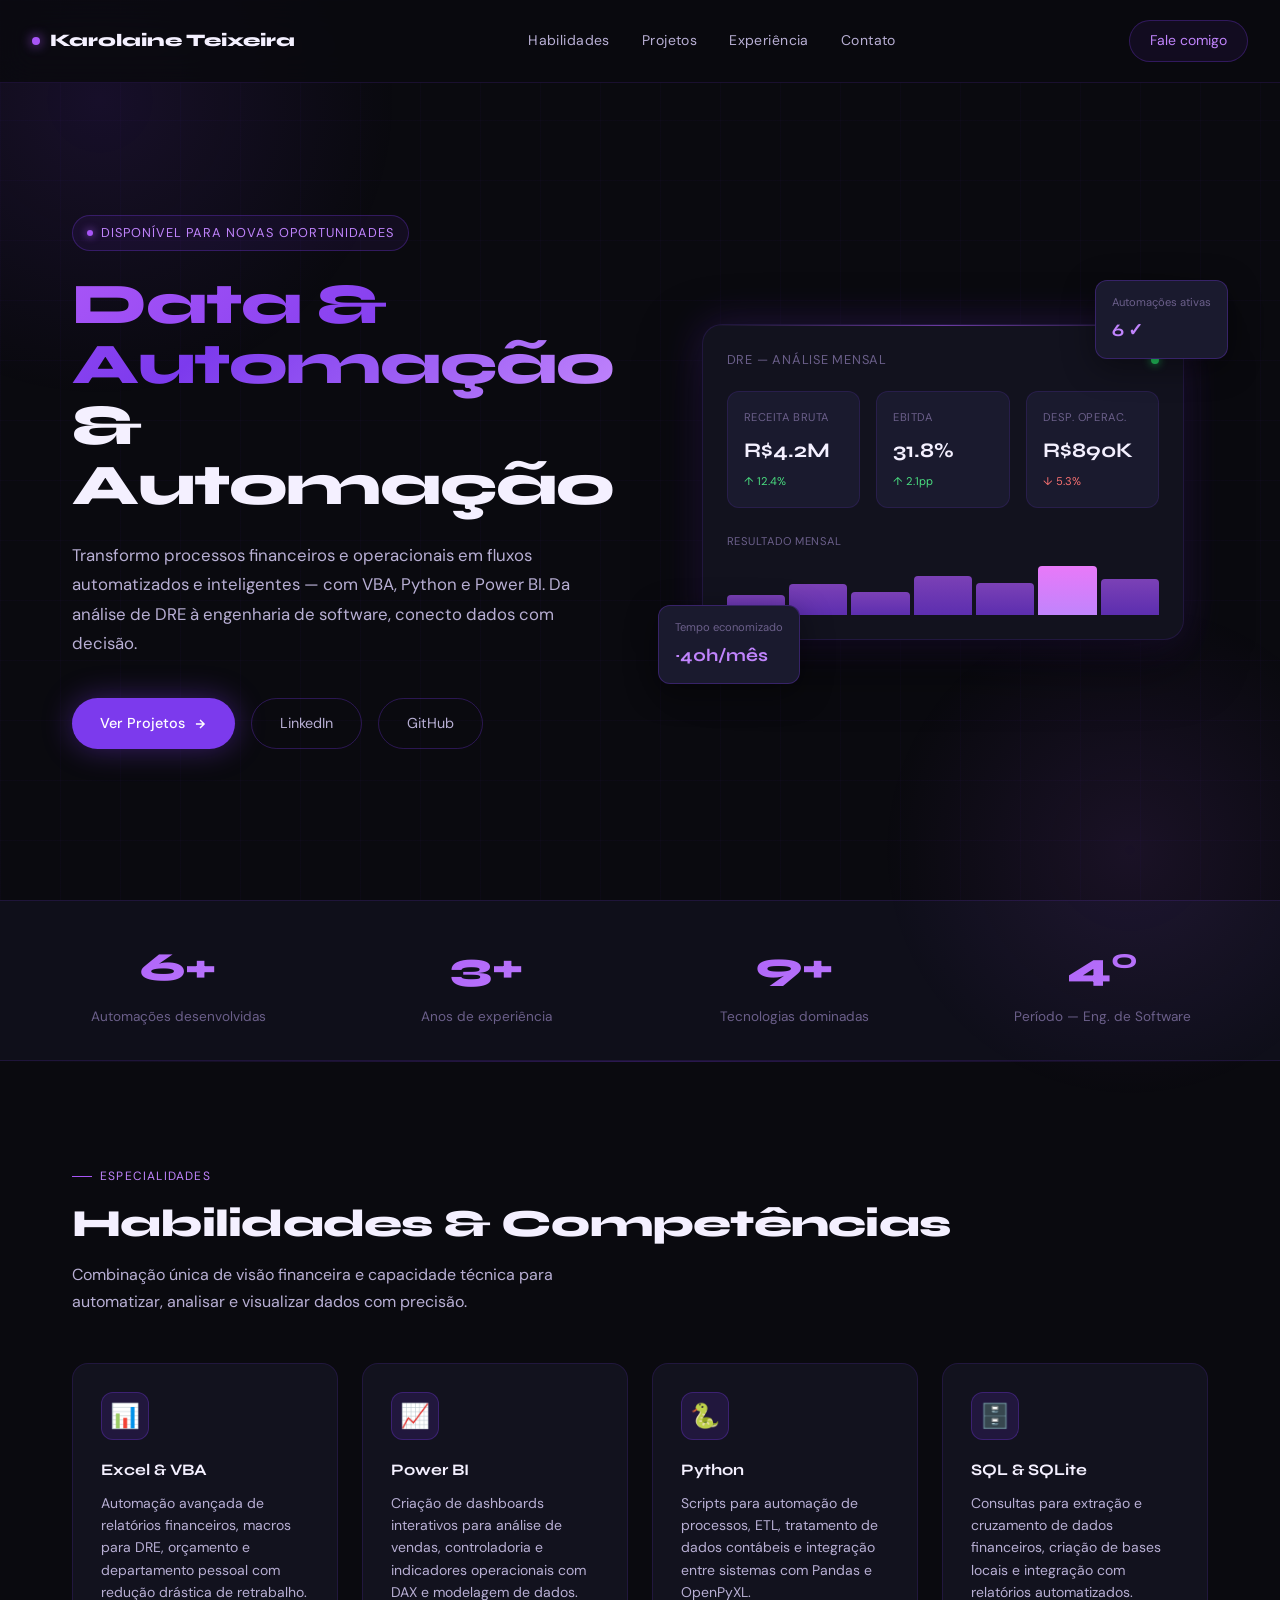
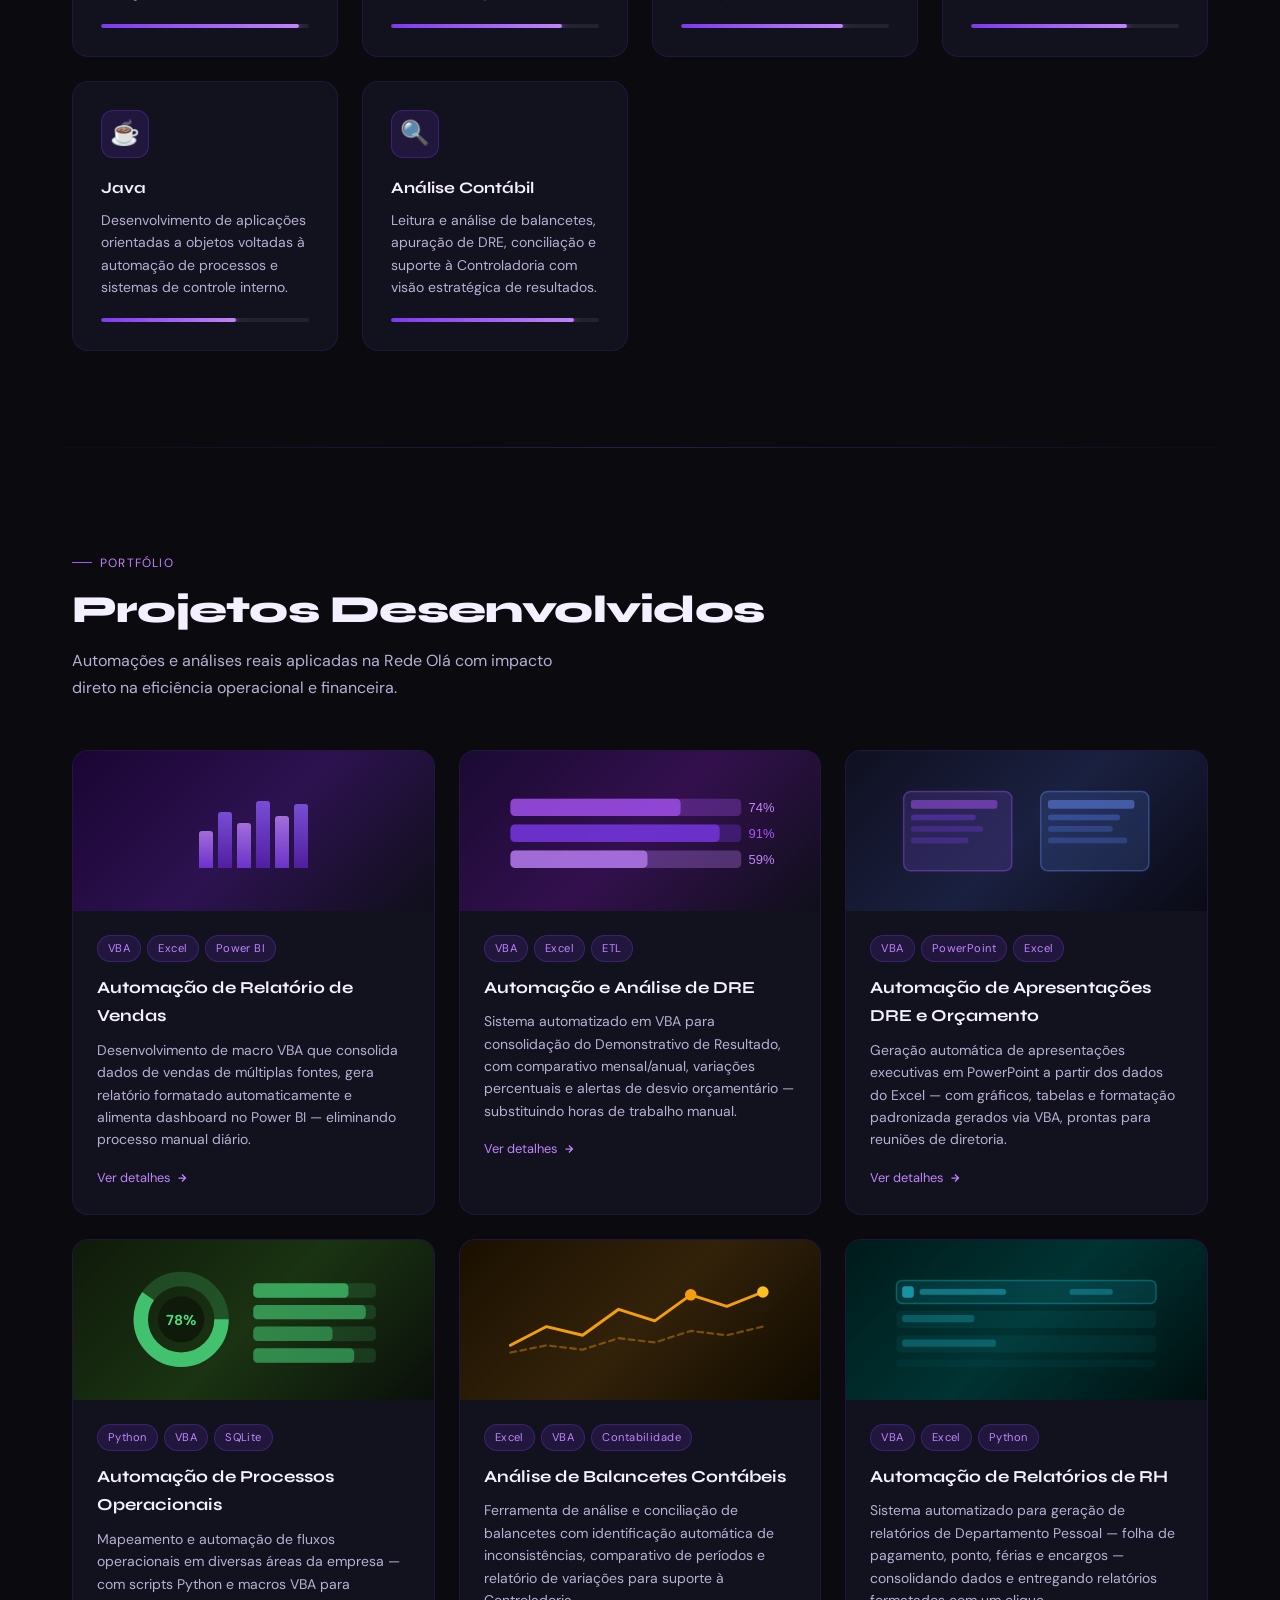
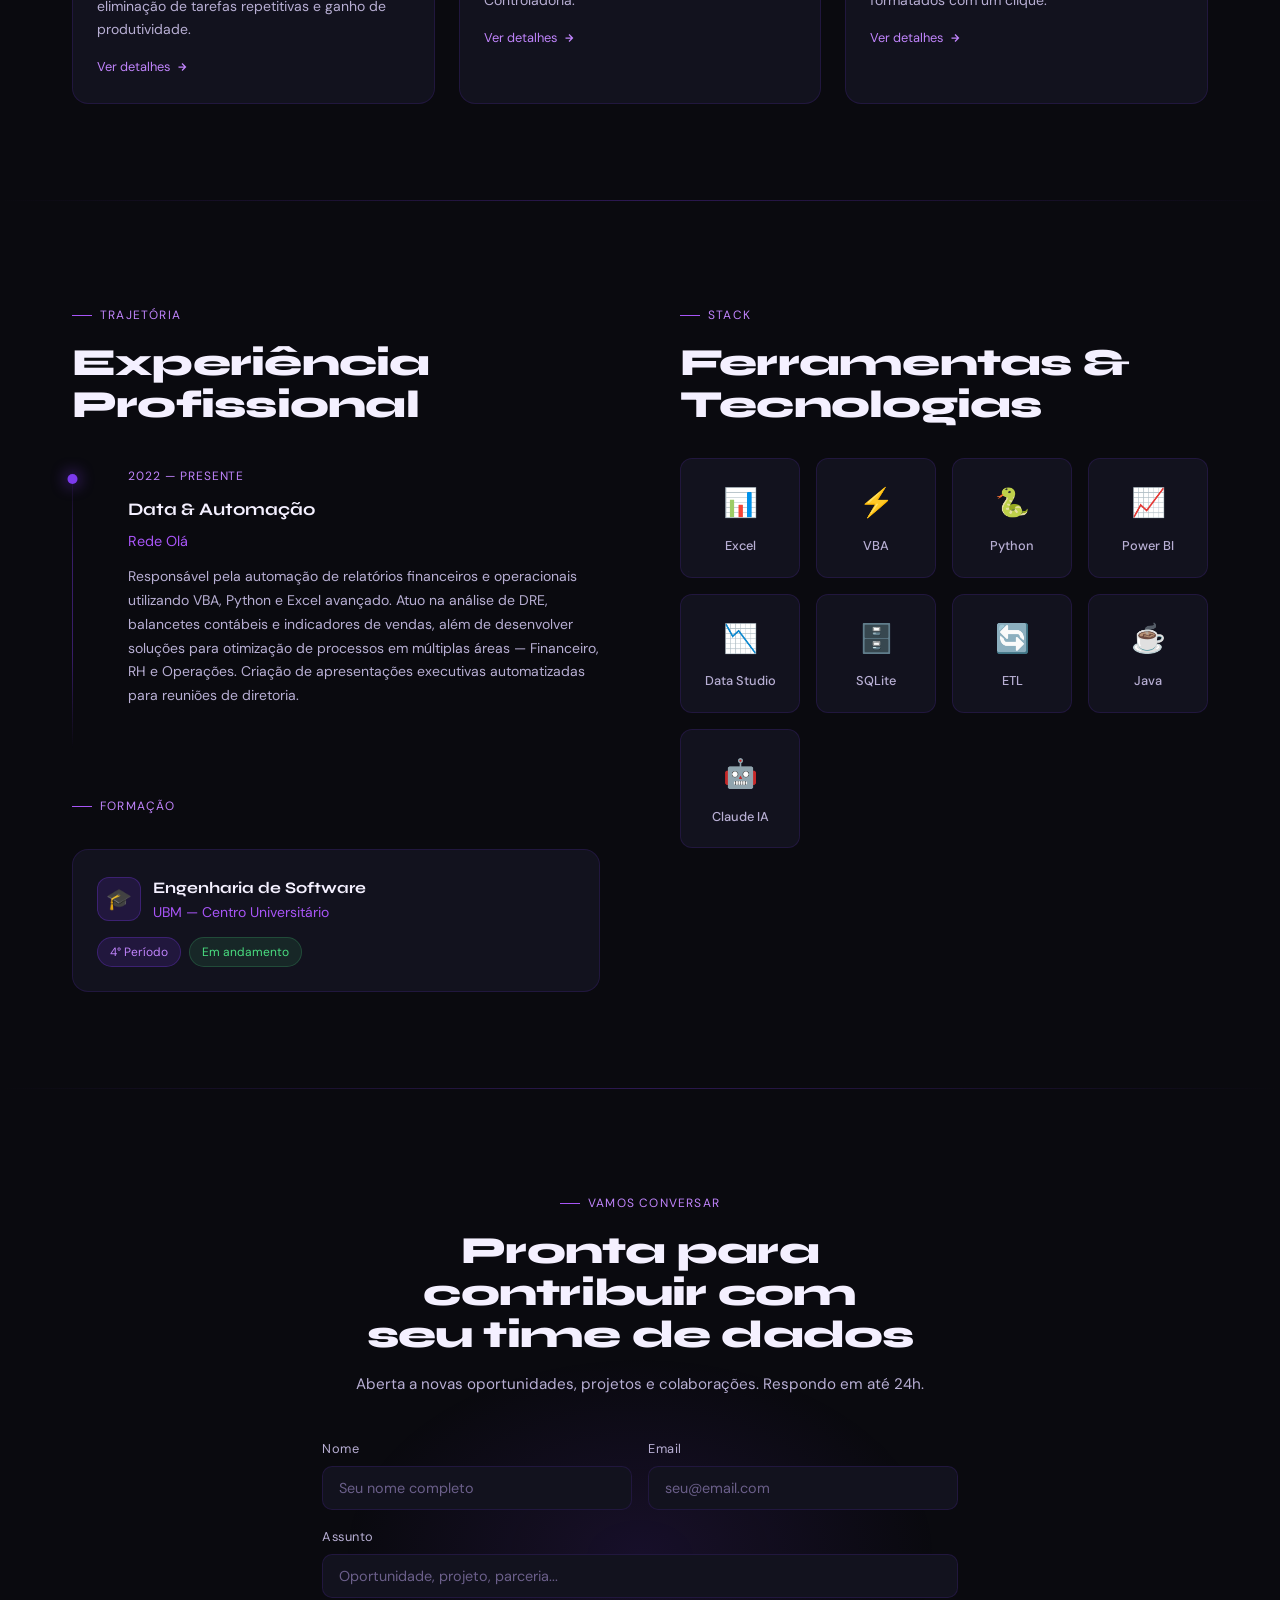
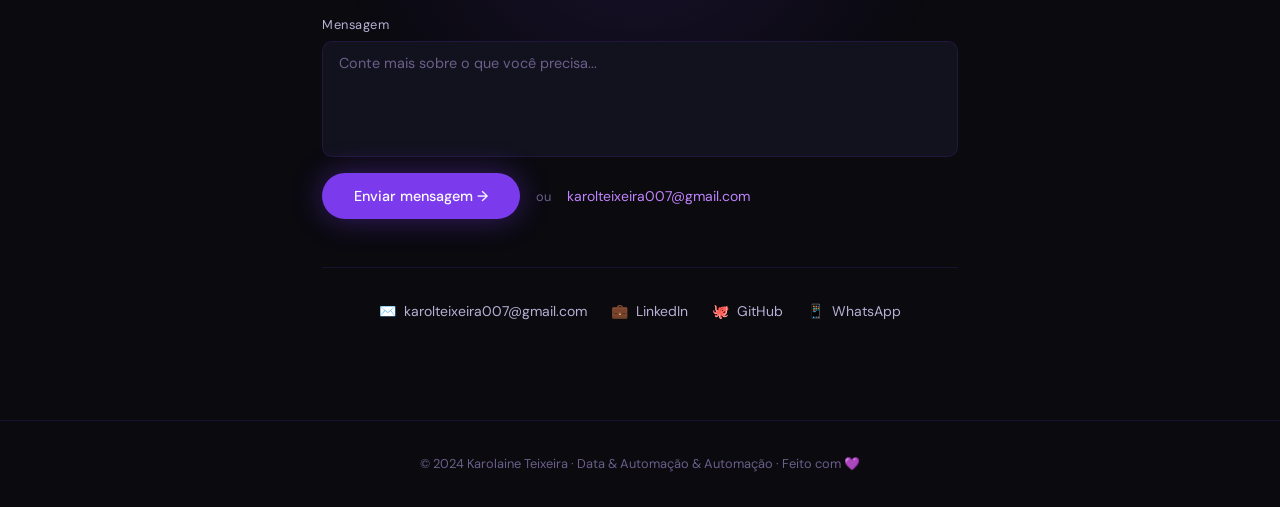
==== portfolio-completo/index.html @ ba5a77a5 "Add files via upload" ====
<!DOCTYPE html>
<html lang="pt-BR">
<head>
<meta charset="UTF-8">
<meta name="viewport" content="width=device-width, initial-scale=1.0">
<title>Karolaine Teixeira | Data & Automação</title>
<link href="https://fonts.googleapis.com/css2?family=Syne:wght@400;500;600;700;800&family=DM+Sans:ital,wght@0,300;0,400;0,500;1,300&display=swap" rel="stylesheet">
<link rel="stylesheet" href="./css/style.css">
</head>
<body>

<div class="blob1"></div>
<div class="blob2"></div>

<nav>
  <a class="nav-logo" href="#">
    <span class="dot"></span>
    Karolaine Teixeira
  </a>
  <div class="nav-links">
    <a href="#skills">Habilidades</a>
    <a href="#projects">Projetos</a>
    <a href="#experience">Experiência</a>
    <a href="#contact">Contato</a>
  </div>
  <a href="#contact" class="nav-cta">Fale comigo</a>
</nav>

<!-- HERO -->
<section id="hero">
  <div class="hero-inner">
    <div>
      <div class="hero-badge">Disponível para novas oportunidades</div>
      <h1 class="hero-title">
        <span class="highlight">Data &amp; Automação</span><br>
        &amp; Automação
      </h1>
      <p class="hero-desc">
        Transformo processos financeiros e operacionais em fluxos automatizados e inteligentes — com VBA, Python e Power BI. Da análise de DRE à engenharia de software, conecto dados com decisão.
      </p>
      <div class="hero-actions">
        <a href="#projects" class="btn-primary">
          Ver Projetos
          <svg width="14" height="14" viewBox="0 0 24 24" fill="none" stroke="currentColor" stroke-width="2.5"><path d="M5 12h14M12 5l7 7-7 7"/></svg>
        </a>
        <a href="https://www.linkedin.com/in/karolaine-teixeira" target="_blank" class="btn-secondary">LinkedIn</a>
        <a href="https://github.com/K4rolTeixeira" target="_blank" class="btn-secondary">GitHub</a>
      </div>
    </div>

    <div class="hero-visual">
      <div style="position:relative;padding:24px">
        <div class="dashboard-card">
          <div class="dash-header">
            <span class="dash-title">DRE — Análise Mensal</span>
            <span class="dash-dot"></span>
          </div>
          <div class="kpi-row">
            <div class="kpi">
              <div class="kpi-label">Receita Bruta</div>
              <div class="kpi-value">R$4.2M</div>
              <div class="kpi-delta">↑ 12.4%</div>
            </div>
            <div class="kpi">
              <div class="kpi-label">EBITDA</div>
              <div class="kpi-value">31.8%</div>
              <div class="kpi-delta">↑ 2.1pp</div>
            </div>
            <div class="kpi">
              <div class="kpi-label">Desp. Operac.</div>
              <div class="kpi-value">R$890K</div>
              <div class="kpi-delta neg">↓ 5.3%</div>
            </div>
          </div>
          <div class="mini-chart">
            <div class="chart-label">Resultado mensal</div>
            <div class="bars">
              <div class="bar"></div><div class="bar"></div><div class="bar"></div>
              <div class="bar"></div><div class="bar"></div><div class="bar"></div><div class="bar"></div>
            </div>
          </div>
        </div>
        <div class="float-card top-right">
          <div class="float-label">Automações ativas</div>
          <div class="float-val">6 ✓</div>
        </div>
        <div class="float-card bottom-left">
          <div class="float-label">Tempo economizado</div>
          <div class="float-val">~40h/mês</div>
        </div>
      </div>
    </div>
  </div>
</section>

<!-- STATS -->
<div class="stats-bar">
  <div class="stats-inner">
    <div class="stat-item fade-up">
      <div class="stat-num">6+</div>
      <div class="stat-label">Automações desenvolvidas</div>
    </div>
    <div class="stat-item fade-up">
      <div class="stat-num">3+</div>
      <div class="stat-label">Anos de experiência</div>
    </div>
    <div class="stat-item fade-up">
      <div class="stat-num">9+</div>
      <div class="stat-label">Tecnologias dominadas</div>
    </div>
    <div class="stat-item fade-up">
      <div class="stat-num">4°</div>
      <div class="stat-label">Período — Eng. de Software</div>
    </div>
  </div>
</div>

<hr class="divider">

<!-- SKILLS -->
<section id="skills">
  <div class="section-wrap">
    <div class="section-tag">Especialidades</div>
    <h2 class="section-title">Habilidades &amp; Competências</h2>
    <p class="section-desc">Combinação única de visão financeira e capacidade técnica para automatizar, analisar e visualizar dados com precisão.</p>

    <div class="skills-grid">
      <div class="skill-card fade-up">
        <div class="skill-icon">📊</div>
        <div class="skill-name">Excel &amp; VBA</div>
        <div class="skill-desc">Automação avançada de relatórios financeiros, macros para DRE, orçamento e departamento pessoal com redução drástica de retrabalho.</div>
        <div class="skill-bar-track"><div class="skill-bar-fill" data-width="95"></div></div>
      </div>
      <div class="skill-card fade-up">
        <div class="skill-icon">📈</div>
        <div class="skill-name">Power BI</div>
        <div class="skill-desc">Criação de dashboards interativos para análise de vendas, controladoria e indicadores operacionais com DAX e modelagem de dados.</div>
        <div class="skill-bar-track"><div class="skill-bar-fill" data-width="82"></div></div>
      </div>
      <div class="skill-card fade-up">
        <div class="skill-icon">🐍</div>
        <div class="skill-name">Python</div>
        <div class="skill-desc">Scripts para automação de processos, ETL, tratamento de dados contábeis e integração entre sistemas com Pandas e OpenPyXL.</div>
        <div class="skill-bar-track"><div class="skill-bar-fill" data-width="78"></div></div>
      </div>
      <div class="skill-card fade-up">
        <div class="skill-icon">🗄️</div>
        <div class="skill-name">SQL &amp; SQLite</div>
        <div class="skill-desc">Consultas para extração e cruzamento de dados financeiros, criação de bases locais e integração com relatórios automatizados.</div>
        <div class="skill-bar-track"><div class="skill-bar-fill" data-width="75"></div></div>
      </div>
      <div class="skill-card fade-up">
        <div class="skill-icon">☕</div>
        <div class="skill-name">Java</div>
        <div class="skill-desc">Desenvolvimento de aplicações orientadas a objetos voltadas à automação de processos e sistemas de controle interno.</div>
        <div class="skill-bar-track"><div class="skill-bar-fill" data-width="65"></div></div>
      </div>
      <div class="skill-card fade-up">
        <div class="skill-icon">🔍</div>
        <div class="skill-name">Análise Contábil</div>
        <div class="skill-desc">Leitura e análise de balancetes, apuração de DRE, conciliação e suporte à Controladoria com visão estratégica de resultados.</div>
        <div class="skill-bar-track"><div class="skill-bar-fill" data-width="88"></div></div>
      </div>
    </div>
  </div>
</section>

<hr class="divider">

<!-- PROJECTS -->
<section id="projects">
  <div class="section-wrap">
    <div class="section-tag">Portfólio</div>
    <h2 class="section-title">Projetos Desenvolvidos</h2>
    <p class="section-desc">Automações e análises reais aplicadas na Rede Olá com impacto direto na eficiência operacional e financeira.</p>

    <div class="projects-grid">

      <div class="project-card fade-up">
        <div class="project-thumb">
          <div class="project-thumb-bg thumb-v1"></div>
          <div class="thumb-chart">
            <div class="tc-bar" style="height:50%"></div>
            <div class="tc-bar" style="height:75%"></div>
            <div class="tc-bar" style="height:60%"></div>
            <div class="tc-bar" style="height:90%"></div>
            <div class="tc-bar" style="height:70%"></div>
            <div class="tc-bar" style="height:85%"></div>
          </div>
        </div>
        <div class="project-info">
          <div class="project-tags"><span class="tag">VBA</span><span class="tag">Excel</span><span class="tag">Power BI</span></div>
          <div class="project-name">Automação de Relatório de Vendas</div>
          <div class="project-desc">Desenvolvimento de macro VBA que consolida dados de vendas de múltiplas fontes, gera relatório formatado automaticamente e alimenta dashboard no Power BI — eliminando processo manual diário.</div>
          <a class="project-link" href="#">Ver detalhes <svg width="12" height="12" viewBox="0 0 24 24" fill="none" stroke="currentColor" stroke-width="2.5"><path d="M5 12h14M12 5l7 7-7 7"/></svg></a>
        </div>
      </div>

      <div class="project-card fade-up">
        <div class="project-thumb">
          <div class="project-thumb-bg thumb-v3"></div>
          <svg viewBox="0 0 200 75" fill="none" xmlns="http://www.w3.org/2000/svg" style="position:relative;z-index:1;width:80%">
            <rect x="10" y="15" width="160" height="12" rx="3" fill="rgba(168,85,247,0.3)"/>
            <rect x="10" y="15" width="118" height="12" rx="3" fill="rgba(168,85,247,0.7)"/>
            <rect x="10" y="33" width="160" height="12" rx="3" fill="rgba(124,58,237,0.3)"/>
            <rect x="10" y="33" width="145" height="12" rx="3" fill="rgba(124,58,237,0.7)"/>
            <rect x="10" y="51" width="160" height="12" rx="3" fill="rgba(192,132,252,0.3)"/>
            <rect x="10" y="51" width="95" height="12" rx="3" fill="rgba(192,132,252,0.7)"/>
            <text x="175" y="24" fill="#c084fc" font-size="9" font-family="sans-serif">74%</text>
            <text x="175" y="42" fill="#a855f7" font-size="9" font-family="sans-serif">91%</text>
            <text x="175" y="60" fill="#c084fc" font-size="9" font-family="sans-serif">59%</text>
          </svg>
        </div>
        <div class="project-info">
          <div class="project-tags"><span class="tag">VBA</span><span class="tag">Excel</span><span class="tag">ETL</span></div>
          <div class="project-name">Automação e Análise de DRE</div>
          <div class="project-desc">Sistema automatizado em VBA para consolidação do Demonstrativo de Resultado, com comparativo mensal/anual, variações percentuais e alertas de desvio orçamentário — substituindo horas de trabalho manual.</div>
          <a class="project-link" href="#">Ver detalhes <svg width="12" height="12" viewBox="0 0 24 24" fill="none" stroke="currentColor" stroke-width="2.5"><path d="M5 12h14M12 5l7 7-7 7"/></svg></a>
        </div>
      </div>

      <div class="project-card fade-up">
        <div class="project-thumb">
          <div class="project-thumb-bg thumb-v4"></div>
          <svg viewBox="0 0 200 75" fill="none" xmlns="http://www.w3.org/2000/svg" style="position:relative;z-index:1;width:80%">
            <rect x="15" y="10" width="75" height="55" rx="5" fill="rgba(100,70,180,0.25)" stroke="rgba(168,85,247,0.4)" stroke-width="1"/>
            <rect x="20" y="16" width="60" height="6" rx="2" fill="rgba(168,85,247,0.5)"/>
            <rect x="20" y="26" width="45" height="4" rx="2" fill="rgba(124,58,237,0.4)"/>
            <rect x="20" y="34" width="50" height="4" rx="2" fill="rgba(124,58,237,0.3)"/>
            <rect x="20" y="42" width="40" height="4" rx="2" fill="rgba(124,58,237,0.3)"/>
            <rect x="110" y="10" width="75" height="55" rx="5" fill="rgba(70,100,180,0.25)" stroke="rgba(100,140,247,0.4)" stroke-width="1"/>
            <rect x="115" y="16" width="60" height="6" rx="2" fill="rgba(100,140,247,0.5)"/>
            <rect x="115" y="26" width="50" height="4" rx="2" fill="rgba(80,120,237,0.4)"/>
            <rect x="115" y="34" width="45" height="4" rx="2" fill="rgba(80,120,237,0.3)"/>
            <rect x="115" y="42" width="55" height="4" rx="2" fill="rgba(80,120,237,0.3)"/>
          </svg>
        </div>
        <div class="project-info">
          <div class="project-tags"><span class="tag">VBA</span><span class="tag">PowerPoint</span><span class="tag">Excel</span></div>
          <div class="project-name">Automação de Apresentações DRE e Orçamento</div>
          <div class="project-desc">Geração automática de apresentações executivas em PowerPoint a partir dos dados do Excel — com gráficos, tabelas e formatação padronizada gerados via VBA, prontas para reuniões de diretoria.</div>
          <a class="project-link" href="#">Ver detalhes <svg width="12" height="12" viewBox="0 0 24 24" fill="none" stroke="currentColor" stroke-width="2.5"><path d="M5 12h14M12 5l7 7-7 7"/></svg></a>
        </div>
      </div>

      <div class="project-card fade-up">
        <div class="project-thumb">
          <div class="project-thumb-bg thumb-v2"></div>
          <svg viewBox="0 0 200 75" fill="none" xmlns="http://www.w3.org/2000/svg" style="position:relative;z-index:1;width:80%">
            <circle cx="50" cy="37" r="28" fill="none" stroke="rgba(74,222,128,0.2)" stroke-width="10"/>
            <circle cx="50" cy="37" r="28" fill="none" stroke="rgba(74,222,128,0.8)" stroke-width="10" stroke-dasharray="105 71" stroke-dashoffset="0"/>
            <circle cx="50" cy="37" r="16" fill="#0f1a0a"/>
            <text x="50" y="41" text-anchor="middle" fill="#4ade80" font-size="10" font-weight="bold">78%</text>
            <rect x="100" y="12" width="85" height="10" rx="3" fill="rgba(74,222,128,0.15)"/>
            <rect x="100" y="12" width="66" height="10" rx="3" fill="rgba(74,222,128,0.6)"/>
            <rect x="100" y="27" width="85" height="10" rx="3" fill="rgba(74,222,128,0.15)"/>
            <rect x="100" y="27" width="78" height="10" rx="3" fill="rgba(74,222,128,0.5)"/>
            <rect x="100" y="42" width="85" height="10" rx="3" fill="rgba(74,222,128,0.15)"/>
            <rect x="100" y="42" width="55" height="10" rx="3" fill="rgba(74,222,128,0.4)"/>
            <rect x="100" y="57" width="85" height="10" rx="3" fill="rgba(74,222,128,0.15)"/>
            <rect x="100" y="57" width="70" height="10" rx="3" fill="rgba(74,222,128,0.45)"/>
          </svg>
        </div>
        <div class="project-info">
          <div class="project-tags"><span class="tag">Python</span><span class="tag">VBA</span><span class="tag">SQLite</span></div>
          <div class="project-name">Automação de Processos Operacionais</div>
          <div class="project-desc">Mapeamento e automação de fluxos operacionais em diversas áreas da empresa — com scripts Python e macros VBA para eliminação de tarefas repetitivas e ganho de produtividade.</div>
          <a class="project-link" href="#">Ver detalhes <svg width="12" height="12" viewBox="0 0 24 24" fill="none" stroke="currentColor" stroke-width="2.5"><path d="M5 12h14M12 5l7 7-7 7"/></svg></a>
        </div>
      </div>

      <div class="project-card fade-up">
        <div class="project-thumb">
          <div class="project-thumb-bg thumb-v5"></div>
          <svg viewBox="0 0 200 75" fill="none" xmlns="http://www.w3.org/2000/svg" style="position:relative;z-index:1;width:80%">
            <polyline points="10,55 35,42 60,48 85,30 110,38 135,20 160,28 185,18" stroke="#f59e0b" stroke-width="2" fill="none" stroke-linecap="round" stroke-linejoin="round"/>
            <polyline points="10,60 35,55 60,58 85,50 110,53 135,45 160,48 185,42" stroke="rgba(245,158,11,0.4)" stroke-width="1.5" fill="none" stroke-linecap="round" stroke-linejoin="round" stroke-dasharray="4,3"/>
            <circle cx="135" cy="20" r="4" fill="#f59e0b"/>
            <circle cx="185" cy="18" r="4" fill="#fbbf24"/>
          </svg>
        </div>
        <div class="project-info">
          <div class="project-tags"><span class="tag">Excel</span><span class="tag">VBA</span><span class="tag">Contabilidade</span></div>
          <div class="project-name">Análise de Balancetes Contábeis</div>
          <div class="project-desc">Ferramenta de análise e conciliação de balancetes com identificação automática de inconsistências, comparativo de períodos e relatório de variações para suporte à Controladoria.</div>
          <a class="project-link" href="#">Ver detalhes <svg width="12" height="12" viewBox="0 0 24 24" fill="none" stroke="currentColor" stroke-width="2.5"><path d="M5 12h14M12 5l7 7-7 7"/></svg></a>
        </div>
      </div>

      <div class="project-card fade-up">
        <div class="project-thumb">
          <div class="project-thumb-bg thumb-v6"></div>
          <svg viewBox="0 0 200 75" fill="none" xmlns="http://www.w3.org/2000/svg" style="position:relative;z-index:1;width:80%">
            <rect x="10" y="10" width="180" height="16" rx="4" fill="rgba(34,211,238,0.1)" stroke="rgba(34,211,238,0.3)" stroke-width="1"/>
            <rect x="14" y="14" width="8" height="8" rx="2" fill="rgba(34,211,238,0.6)"/>
            <rect x="26" y="16" width="60" height="4" rx="2" fill="rgba(34,211,238,0.4)"/>
            <rect x="130" y="16" width="30" height="4" rx="2" fill="rgba(34,211,238,0.3)"/>
            <rect x="10" y="31" width="180" height="12" rx="3" fill="rgba(34,211,238,0.06)"/>
            <rect x="14" y="34" width="50" height="5" rx="2" fill="rgba(34,211,238,0.25)"/>
            <rect x="10" y="48" width="180" height="12" rx="3" fill="rgba(34,211,238,0.06)"/>
            <rect x="14" y="51" width="65" height="5" rx="2" fill="rgba(34,211,238,0.25)"/>
            <rect x="10" y="65" width="180" height="5" rx="2" fill="rgba(34,211,238,0.04)"/>
          </svg>
        </div>
        <div class="project-info">
          <div class="project-tags"><span class="tag">VBA</span><span class="tag">Excel</span><span class="tag">Python</span></div>
          <div class="project-name">Automação de Relatórios de RH</div>
          <div class="project-desc">Sistema automatizado para geração de relatórios de Departamento Pessoal — folha de pagamento, ponto, férias e encargos — consolidando dados e entregando relatórios formatados com um clique.</div>
          <a class="project-link" href="#">Ver detalhes <svg width="12" height="12" viewBox="0 0 24 24" fill="none" stroke="currentColor" stroke-width="2.5"><path d="M5 12h14M12 5l7 7-7 7"/></svg></a>
        </div>
      </div>

    </div>
  </div>
</section>

<hr class="divider">

<!-- EXPERIENCE + TOOLS -->
<section id="experience">
  <div class="section-wrap">
    <div class="exp-grid" style="display:grid;grid-template-columns:1fr 1fr;gap:5rem;align-items:start">
      <div>
        <div class="section-tag">Trajetória</div>
        <h2 class="section-title">Experiência Profissional</h2>
        <div class="timeline" style="margin-top:2.5rem">
          <div class="timeline-item fade-up">
            <div class="timeline-date">2022 — Presente</div>
            <div class="timeline-role">Data & Automação</div>
            <div class="timeline-company">Rede Olá</div>
            <div class="timeline-desc">
              Responsável pela automação de relatórios financeiros e operacionais utilizando VBA, Python e Excel avançado. Atuo na análise de DRE, balancetes contábeis e indicadores de vendas, além de desenvolver soluções para otimização de processos em múltiplas áreas — Financeiro, RH e Operações. Criação de apresentações executivas automatizadas para reuniões de diretoria.
            </div>
          </div>
        </div>

        <div style="margin-top:2.5rem">
          <div class="section-tag">Formação</div>
          <div style="background:var(--card);border:1px solid var(--border);border-radius:16px;padding:1.5rem;margin-top:1rem">
            <div style="display:flex;align-items:center;gap:12px;margin-bottom:.75rem">
              <div style="width:44px;height:44px;border-radius:12px;background:rgba(124,58,237,.15);border:1px solid var(--border2);display:flex;align-items:center;justify-content:center;font-size:1.3rem">🎓</div>
              <div>
                <div style="font-family:'Syne',sans-serif;font-weight:700;font-size:1rem">Engenharia de Software</div>
                <div style="color:var(--purple-light);font-size:.875rem">UBM — Centro Universitário</div>
              </div>
            </div>
            <div style="display:flex;align-items:center;gap:8px">
              <span style="font-size:.75rem;padding:4px 12px;border-radius:100px;background:rgba(124,58,237,.15);border:1px solid var(--border2);color:var(--accent)">4° Período</span>
              <span style="font-size:.75rem;padding:4px 12px;border-radius:100px;background:rgba(74,222,128,.1);border:1px solid rgba(74,222,128,.2);color:#4ade80">Em andamento</span>
            </div>
          </div>
        </div>
      </div>

      <div>
        <div class="section-tag">Stack</div>
        <h2 class="section-title">Ferramentas &amp; Tecnologias</h2>
        <div class="tools-grid">
          <div class="tool-item fade-up"><div class="tool-icon">📊</div><div class="tool-name">Excel</div></div>
          <div class="tool-item fade-up"><div class="tool-icon">⚡</div><div class="tool-name">VBA</div></div>
          <div class="tool-item fade-up"><div class="tool-icon">🐍</div><div class="tool-name">Python</div></div>
          <div class="tool-item fade-up"><div class="tool-icon">📈</div><div class="tool-name">Power BI</div></div>
          <div class="tool-item fade-up"><div class="tool-icon">📉</div><div class="tool-name">Data Studio</div></div>
          <div class="tool-item fade-up"><div class="tool-icon">🗄️</div><div class="tool-name">SQLite</div></div>
          <div class="tool-item fade-up"><div class="tool-icon">🔄</div><div class="tool-name">ETL</div></div>
          <div class="tool-item fade-up"><div class="tool-icon">☕</div><div class="tool-name">Java</div></div>
          <div class="tool-item fade-up"><div class="tool-icon">🤖</div><div class="tool-name">Claude IA</div></div>
        </div>
      </div>
    </div>
  </div>
</section>

<hr class="divider">

<!-- CONTACT -->
<section id="contact">
  <div class="contact-inner">
    <div class="section-tag" style="justify-content:center">Vamos conversar</div>
    <h2 class="section-title" style="text-align:center">Pronta para contribuir com<br>seu time de dados</h2>
    <p style="color:var(--text2);margin-top:1rem;font-size:.95rem">Aberta a novas oportunidades, projetos e colaborações. Respondo em até 24h.</p>

    <form class="contact-form" onsubmit="handleSubmit(event)">
      <div class="form-row">
        <div class="form-group">
          <label class="form-label">Nome</label>
          <input class="form-input" type="text" placeholder="Seu nome completo">
        </div>
        <div class="form-group">
          <label class="form-label">Email</label>
          <input class="form-input" type="email" placeholder="seu@email.com">
        </div>
      </div>
      <div class="form-group">
        <label class="form-label">Assunto</label>
        <input class="form-input" type="text" placeholder="Oportunidade, projeto, parceria...">
      </div>
      <div class="form-group">
        <label class="form-label">Mensagem</label>
        <textarea class="form-input" rows="5" placeholder="Conte mais sobre o que você precisa..."></textarea>
      </div>
      <div style="display:flex;align-items:center;gap:1rem;flex-wrap:wrap">
        <button type="submit" class="btn-submit">Enviar mensagem →</button>
        <span style="color:var(--text3);font-size:.8rem">ou</span>
        <a href="mailto:karolteixeira007@gmail.com" style="color:var(--accent);font-size:.875rem;text-decoration:none">karolteixeira007@gmail.com</a>
      </div>
    </form>

    <div style="display:flex;justify-content:center;gap:1.5rem;margin-top:3rem;padding-top:2rem;border-top:1px solid var(--border)">
      <a href="mailto:karolteixeira007@gmail.com" style="display:flex;align-items:center;gap:8px;color:var(--text2);text-decoration:none;font-size:.875rem;transition:color .2s" onmouseover="this.style.color='var(--accent)'" onmouseout="this.style.color='var(--text2)'">
        <span>✉️</span> karolteixeira007@gmail.com
      </a>
      <a href="https://www.linkedin.com/in/karolaine-teixeira" target="_blank" style="display:flex;align-items:center;gap:8px;color:var(--text2);text-decoration:none;font-size:.875rem;transition:color .2s" onmouseover="this.style.color='var(--accent)'" onmouseout="this.style.color='var(--text2)'">
        <span>💼</span> LinkedIn
      </a>
      <a href="https://github.com/K4rolTeixeira" target="_blank" style="display:flex;align-items:center;gap:8px;color:var(--text2);text-decoration:none;font-size:.875rem;transition:color .2s" onmouseover="this.style.color='var(--accent)'" onmouseout="this.style.color='var(--text2)'">
        <span>🐙</span> GitHub
      </a>

      <a href="https://wa.me/5524999761860" target="_blank" style="display:flex;align-items:center;gap:8px;color:var(--text2);text-decoration:none;font-size:.875rem;transition:color .2s" onmouseover="this.style.color='var(--accent)'" onmouseout="this.style.color='var(--text2)'">
        <span>📱</span> WhatsApp
      </a>
    </div>
  </div>
</section>

<footer>
  <p>© 2024 Karolaine Teixeira · Data & Automação &amp; Automação · Feito com 💜</p>
</footer>

<script src="./js/script.js"></script>
</body>
</html>
---- portfolio-completo/css/style.css ----
:root {
    --bg: #0a0a0f;
    --bg2: #0f0f1a;
    --bg3: #141420;
    --card: #12121e;
    --card2: #1a1a2e;
    --purple: #7c3aed;
    --purple-light: #a855f7;
    --purple-glow: #9333ea;
    --purple-dim: #4c1d95;
    --accent: #c084fc;
    --text: #f4f0ff;
    --text2: #b8afd4;
    --text3: #6b5f8a;
    --border: rgba(124,58,237,0.15);
    --border2: rgba(124,58,237,0.3);
    --glow: 0 0 40px rgba(124,58,237,0.25);
  }
  * { margin:0; padding:0; box-sizing:border-box; }
  html { scroll-behavior:smooth; }
  body {
    background:var(--bg);
    color:var(--text);
    font-family:'DM Sans',sans-serif;
    font-size:16px;
    line-height:1.7;
    overflow-x:hidden;
  }
  body::before {
    content:'';
    position:fixed;
    inset:0;
    background-image:
      linear-gradient(rgba(124,58,237,0.03) 1px,transparent 1px),
      linear-gradient(90deg,rgba(124,58,237,0.03) 1px,transparent 1px);
    background-size:60px 60px;
    pointer-events:none;
    z-index:0;
  }
  .blob1 {
    position:fixed; top:-200px; left:-200px;
    width:600px; height:600px;
    background:radial-gradient(circle,rgba(124,58,237,0.12) 0%,transparent 70%);
    border-radius:50%; pointer-events:none; z-index:0;
    animation:floatBlob1 12s ease-in-out infinite;
  }
  .blob2 {
    position:fixed; bottom:-200px; right:-100px;
    width:500px; height:500px;
    background:radial-gradient(circle,rgba(168,85,247,0.1) 0%,transparent 70%);
    border-radius:50%; pointer-events:none; z-index:0;
    animation:floatBlob2 15s ease-in-out infinite;
  }
  @keyframes floatBlob1 { 0%,100%{transform:translate(0,0)} 50%{transform:translate(60px,80px)} }
  @keyframes floatBlob2 { 0%,100%{transform:translate(0,0)} 50%{transform:translate(-60px,-60px)} }
  @keyframes pulse { 0%,100%{opacity:1;transform:scale(1)} 50%{opacity:.6;transform:scale(.8)} }
  @keyframes floatCard { 0%,100%{transform:translateY(0)} 50%{transform:translateY(-12px)} }
  @keyframes growBar { from{transform:scaleY(0)} to{transform:scaleY(1)} }

  nav {
    position:fixed; top:0; left:0; right:0; z-index:100;
    padding:1.25rem 2rem;
    display:flex; align-items:center; justify-content:space-between;
    background:rgba(10,10,15,0.85);
    backdrop-filter:blur(16px);
    border-bottom:1px solid var(--border);
  }
  .nav-logo {
    font-family:'Syne',sans-serif; font-weight:800; font-size:1.1rem;
    color:var(--text); text-decoration:none;
    display:flex; align-items:center; gap:10px;
  }
  .nav-logo .dot {
    width:8px; height:8px; background:var(--purple-light); border-radius:50%;
    box-shadow:0 0 12px var(--purple-light); animation:pulse 2s ease-in-out infinite;
  }
  .nav-links { display:flex; gap:2rem; }
  .nav-links a { color:var(--text2); text-decoration:none; font-size:.875rem; letter-spacing:.03em; transition:color .2s; }
  .nav-links a:hover { color:var(--accent); }
  .nav-cta {
    padding:.5rem 1.25rem; border:1px solid var(--border2); border-radius:100px;
    color:var(--accent); text-decoration:none; font-size:.875rem;
    transition:all .2s; background:rgba(124,58,237,.08);
  }
  .nav-cta:hover { background:rgba(124,58,237,.2); border-color:var(--purple-light); box-shadow:0 0 20px rgba(124,58,237,.3); }

  section { position:relative; z-index:1; }

  /* HERO */
  #hero {
    min-height:100vh; display:flex; align-items:center;
    padding:8rem 2rem 4rem; max-width:1200px; margin:0 auto;
  }
  .hero-inner {
    display:grid; grid-template-columns:1fr 1fr;
    gap:4rem; align-items:center; width:100%;
  }
  .hero-badge {
    display:inline-flex; align-items:center; gap:8px;
    padding:6px 14px; border-radius:100px;
    border:1px solid var(--border2); background:rgba(124,58,237,.08);
    font-size:.8rem; color:var(--accent); letter-spacing:.08em;
    text-transform:uppercase; margin-bottom:1.5rem;
  }
  .hero-badge::before {
    content:''; width:6px; height:6px; background:var(--purple-light);
    border-radius:50%; box-shadow:0 0 8px var(--purple-light);
  }
  .hero-title {
    font-family:'Syne',sans-serif;
    font-size:clamp(2.2rem,4.5vw,3.6rem);
    font-weight:800; line-height:1.05;
    margin-bottom:1.5rem; letter-spacing:-.02em;
  }
  .hero-title .highlight {
    background:linear-gradient(135deg,#a855f7,#7c3aed,#c084fc);
    -webkit-background-clip:text; -webkit-text-fill-color:transparent; background-clip:text;
  }
  .hero-desc { color:var(--text2); font-size:1.05rem; line-height:1.75; margin-bottom:2.5rem; max-width:500px; }
  .hero-actions { display:flex; gap:1rem; flex-wrap:wrap; }
  .btn-primary {
    display:inline-flex; align-items:center; gap:8px;
    padding:.75rem 1.75rem; background:var(--purple); color:white;
    text-decoration:none; border-radius:100px; font-weight:500; font-size:.9rem;
    transition:all .25s; box-shadow:0 0 30px rgba(124,58,237,.4);
  }
  .btn-primary:hover { background:var(--purple-light); transform:translateY(-2px); box-shadow:0 0 50px rgba(168,85,247,.5); }
  .btn-secondary {
    display:inline-flex; align-items:center; gap:8px;
    padding:.75rem 1.75rem; border:1px solid var(--border2); color:var(--text2);
    text-decoration:none; border-radius:100px; font-size:.9rem;
    transition:all .25s; background:transparent;
  }
  .btn-secondary:hover { border-color:var(--purple-light); color:var(--accent); background:rgba(124,58,237,.08); }

  /* Hero Visual */
  .hero-visual { position:relative; }
  .dashboard-card {
    background:var(--card); border:1px solid var(--border); border-radius:20px;
    padding:1.5rem; position:relative; overflow:hidden;
    box-shadow:0 20px 60px rgba(0,0,0,.5),var(--glow);
    animation:floatCard 6s ease-in-out infinite;
  }
  .dashboard-card::before {
    content:''; position:absolute; top:0; left:0; right:0; height:1px;
    background:linear-gradient(90deg,transparent,rgba(168,85,247,.6),transparent);
  }
  .dash-header { display:flex; align-items:center; justify-content:space-between; margin-bottom:1.25rem; }
  .dash-title { font-size:.8rem; color:var(--text3); letter-spacing:.06em; text-transform:uppercase; }
  .dash-dot { width:8px; height:8px; border-radius:50%; background:#22c55e; box-shadow:0 0 8px #22c55e; }
  .kpi-row { display:grid; grid-template-columns:repeat(3,1fr); gap:1rem; margin-bottom:1.5rem; }
  .kpi { background:var(--card2); border-radius:12px; padding:1rem; border:1px solid var(--border); }
  .kpi-label { font-size:.7rem; color:var(--text3); letter-spacing:.05em; text-transform:uppercase; margin-bottom:6px; }
  .kpi-value { font-family:'Syne',sans-serif; font-size:1.3rem; font-weight:700; color:var(--text); }
  .kpi-delta { font-size:.7rem; color:#4ade80; margin-top:4px; }
  .kpi-delta.neg { color:#f87171; }
  .mini-chart { margin-top:.5rem; }
  .chart-label { font-size:.7rem; color:var(--text3); margin-bottom:8px; letter-spacing:.05em; text-transform:uppercase; }
  .bars { display:flex; align-items:flex-end; gap:4px; height:56px; }
  .bar {
    flex:1; border-radius:4px 4px 0 0;
    background:linear-gradient(to top,var(--purple),var(--purple-light));
    opacity:.7; transform-origin:bottom; animation:growBar 1s ease-out forwards;
  }
  .bar:nth-child(1){height:35%;animation-delay:.1s}
  .bar:nth-child(2){height:55%;animation-delay:.2s}
  .bar:nth-child(3){height:42%;animation-delay:.3s}
  .bar:nth-child(4){height:70%;animation-delay:.4s}
  .bar:nth-child(5){height:58%;animation-delay:.5s}
  .bar:nth-child(6){height:88%;animation-delay:.6s;background:linear-gradient(to top,var(--accent),#e879f9);opacity:1}
  .bar:nth-child(7){height:65%;animation-delay:.7s}
  .float-card {
    position:absolute; background:var(--card2); border:1px solid var(--border2);
    border-radius:12px; padding:.75rem 1rem; font-size:.8rem;
    box-shadow:0 8px 32px rgba(0,0,0,.4); backdrop-filter:blur(8px);
  }
  .float-card.top-right { top:-20px; right:-20px; animation:floatMini1 7s ease-in-out infinite; }
  .float-card.bottom-left { bottom:-20px; left:-20px; animation:floatMini2 8s ease-in-out infinite; }
  @keyframes floatMini1 { 0%,100%{transform:translate(0,0) rotate(1deg)} 50%{transform:translate(-8px,-16px) rotate(-1deg)} }
  @keyframes floatMini2 { 0%,100%{transform:translate(0,0) rotate(-1deg)} 50%{transform:translate(8px,-12px) rotate(1deg)} }
  .float-label { color:var(--text3); font-size:.7rem; margin-bottom:4px; }
  .float-val { font-family:'Syne',sans-serif; font-weight:700; color:var(--accent); font-size:1.1rem; }

  /* STATS */
  .stats-bar { border-top:1px solid var(--border); border-bottom:1px solid var(--border); background:var(--bg2); padding:2rem; }
  .stats-inner { max-width:1200px; margin:0 auto; display:grid; grid-template-columns:repeat(4,1fr); gap:2rem; }
  .stat-item { text-align:center; }
  .stat-num {
    font-family:'Syne',sans-serif; font-size:2.5rem; font-weight:800;
    background:linear-gradient(135deg,var(--purple-light),var(--accent));
    -webkit-background-clip:text; -webkit-text-fill-color:transparent; background-clip:text;
  }
  .stat-label { color:var(--text3); font-size:.85rem; margin-top:4px; }

  /* SECTION */
  .section-wrap { max-width:1200px; margin:0 auto; padding:6rem 2rem; }
  .section-tag {
    display:inline-flex; align-items:center; gap:8px;
    font-size:.75rem; color:var(--accent); letter-spacing:.1em; text-transform:uppercase; margin-bottom:1rem;
  }
  .section-tag::before { content:''; display:block; width:20px; height:1px; background:var(--purple-light); }
  .section-title {
    font-family:'Syne',sans-serif; font-size:clamp(1.75rem,3vw,2.5rem);
    font-weight:800; line-height:1.1; letter-spacing:-.02em; margin-bottom:1rem;
  }
  .section-desc { color:var(--text2); font-size:1rem; max-width:520px; margin-bottom:3rem; }

  /* SKILLS */
  .skills-grid { display:grid; grid-template-columns:repeat(auto-fit,minmax(260px,1fr)); gap:1.5rem; }
  .skill-card {
    background:var(--card); border:1px solid var(--border); border-radius:16px;
    padding:1.75rem; position:relative; overflow:hidden; transition:all .3s;
  }
  .skill-card:hover { border-color:var(--border2); transform:translateY(-4px); box-shadow:0 20px 40px rgba(0,0,0,.3),0 0 30px rgba(124,58,237,.15); }
  .skill-card::after {
    content:''; position:absolute; top:0; left:0; right:0; height:2px;
    background:linear-gradient(90deg,transparent,var(--purple),transparent);
    opacity:0; transition:opacity .3s;
  }
  .skill-card:hover::after { opacity:1; }
  .skill-icon { width:48px; height:48px; border-radius:12px; background:rgba(124,58,237,.15); border:1px solid var(--border2); display:flex; align-items:center; justify-content:center; font-size:1.5rem; margin-bottom:1rem; }
  .skill-name { font-family:'Syne',sans-serif; font-size:1rem; font-weight:700; margin-bottom:.5rem; }
  .skill-desc { color:var(--text2); font-size:.875rem; line-height:1.6; margin-bottom:1.25rem; }
  .skill-bar-track { height:4px; background:rgba(255,255,255,.07); border-radius:100px; overflow:hidden; }
  .skill-bar-fill {
    height:100%; border-radius:100px;
    background:linear-gradient(90deg,var(--purple),var(--accent));
    width:0%; transition:width 1.2s cubic-bezier(.23,1,.32,1);
    box-shadow:0 0 8px var(--purple-light);
  }

  /* PROJECTS */
  .projects-grid { display:grid; grid-template-columns:repeat(auto-fit,minmax(320px,1fr)); gap:1.5rem; }
  .project-card {
    background:var(--card); border:1px solid var(--border); border-radius:16px;
    overflow:hidden; transition:all .3s; cursor:pointer;
  }
  .project-card:hover { border-color:var(--purple); transform:translateY(-4px); box-shadow:0 20px 50px rgba(0,0,0,.4),0 0 30px rgba(124,58,237,.2); }
  .project-thumb { height:160px; position:relative; overflow:hidden; display:flex; align-items:center; justify-content:center; }
  .project-thumb-bg { position:absolute; inset:0; }
  .thumb-v1 { background:linear-gradient(135deg,#1a0533 0%,#2d1250 50%,#0f0f1a 100%); }
  .thumb-v2 { background:linear-gradient(135deg,#0f1a0a 0%,#1a3312 50%,#0a0f0a 100%); }
  .thumb-v3 { background:linear-gradient(135deg,#1a0a33 0%,#33104d 50%,#0f0f1a 100%); }
  .thumb-v4 { background:linear-gradient(135deg,#0f1020 0%,#1a2040 50%,#0a0a15 100%); }
  .thumb-v5 { background:linear-gradient(135deg,#1a1000 0%,#33220a 50%,#0f0a00 100%); }
  .thumb-v6 { background:linear-gradient(135deg,#001a1a 0%,#003333 50%,#000f0f 100%); }
  .thumb-chart { position:relative; z-index:1; display:flex; align-items:flex-end; gap:5px; height:75px; padding:0 1.5rem; }
  .tc-bar { width:14px; border-radius:3px 3px 0 0; background:linear-gradient(to top,var(--purple),var(--accent)); opacity:.8; }
  .tc-bar:nth-child(2n) { background:linear-gradient(to top,#5b21b6,#8b5cf6); }
  .project-info { padding:1.5rem; }
  .project-tags { display:flex; flex-wrap:wrap; gap:6px; margin-bottom:.75rem; }
  .tag { font-size:.7rem; padding:3px 10px; border-radius:100px; background:rgba(124,58,237,.15); border:1px solid var(--border2); color:var(--accent); letter-spacing:.04em; }
  .project-name { font-family:'Syne',sans-serif; font-size:1.05rem; font-weight:700; margin-bottom:.5rem; }
  .project-desc { color:var(--text2); font-size:.875rem; line-height:1.6; }
  .project-link { display:inline-flex; align-items:center; gap:6px; margin-top:1rem; font-size:.8rem; color:var(--accent); text-decoration:none; transition:gap .2s; }
  .project-link:hover { gap:10px; }

  /* EXPERIENCE */
  .timeline { position:relative; padding-left:1.5rem; }
  .timeline::before {
    content:''; position:absolute; top:0; bottom:0; left:0; width:1px;
    background:linear-gradient(to bottom,transparent,var(--purple),var(--purple),transparent); opacity:.4;
  }
  .timeline-item { position:relative; padding-bottom:2.5rem; padding-left:2rem; }
  .timeline-item::before {
    content:''; position:absolute; left:-1.5rem; top:8px;
    width:10px; height:10px; background:var(--purple);
    border-radius:50%; box-shadow:0 0 16px var(--purple);
    transform:translateX(calc(-50% + .5px));
  }
  .timeline-date { font-size:.75rem; color:var(--accent); letter-spacing:.08em; text-transform:uppercase; margin-bottom:.5rem; }
  .timeline-role { font-family:'Syne',sans-serif; font-size:1.1rem; font-weight:700; margin-bottom:.25rem; }
  .timeline-company { color:var(--purple-light); font-size:.9rem; margin-bottom:.75rem; }
  .timeline-desc { color:var(--text2); font-size:.875rem; line-height:1.7; }

  /* TOOLS */
  .tools-grid { display:grid; grid-template-columns:repeat(auto-fit,minmax(120px,1fr)); gap:1rem; margin-top:2rem; }
  .tool-item { background:var(--card); border:1px solid var(--border); border-radius:12px; padding:1.25rem; text-align:center; transition:all .25s; }
  .tool-item:hover { border-color:var(--border2); background:var(--card2); transform:translateY(-2px); box-shadow:0 8px 24px rgba(0,0,0,.3); }
  .tool-icon { font-size:1.75rem; margin-bottom:.5rem; }
  .tool-name { font-size:.8rem; color:var(--text2); font-weight:500; }

  /* CONTACT */
  #contact { position:relative; overflow:hidden; }
  #contact::before {
    content:''; position:absolute; top:50%; left:50%;
    transform:translate(-50%,-50%); width:600px; height:400px;
    background:radial-gradient(ellipse,rgba(124,58,237,.12) 0%,transparent 70%); pointer-events:none;
  }
  .contact-inner { max-width:700px; margin:0 auto; text-align:center; padding:6rem 2rem; position:relative; }
  .contact-form { display:flex; flex-direction:column; gap:1rem; margin-top:2.5rem; text-align:left; }
  .form-row { display:grid; grid-template-columns:1fr 1fr; gap:1rem; }
  .form-group { display:flex; flex-direction:column; gap:6px; }
  .form-label { font-size:.8rem; color:var(--text2); letter-spacing:.04em; }
  .form-input {
    background:var(--card); border:1px solid var(--border); border-radius:10px;
    padding:.75rem 1rem; color:var(--text); font-family:'DM Sans',sans-serif;
    font-size:.9rem; transition:all .2s; outline:none; resize:none;
  }
  .form-input:focus { border-color:var(--purple); box-shadow:0 0 0 3px rgba(124,58,237,.15); background:var(--card2); }
  .form-input::placeholder { color:var(--text3); }
  .btn-submit {
    padding:.875rem 2rem; background:var(--purple); color:white; border:none;
    border-radius:100px; font-family:'DM Sans',sans-serif; font-size:.9rem; font-weight:500;
    cursor:pointer; transition:all .25s; box-shadow:0 0 30px rgba(124,58,237,.4); align-self:flex-start;
  }
  .btn-submit:hover { background:var(--purple-light); transform:translateY(-2px); box-shadow:0 0 50px rgba(168,85,247,.5); }

  footer { border-top:1px solid var(--border); padding:2rem; text-align:center; color:var(--text3); font-size:.8rem; position:relative; z-index:1; }
  footer a { color:var(--accent); text-decoration:none; }

  .fade-up { opacity:0; transform:translateY(30px); transition:opacity .7s ease,transform .7s ease; }
  .fade-up.visible { opacity:1; transform:translateY(0); }
  .divider { border:none; height:1px; background:linear-gradient(90deg,transparent,var(--border2),transparent); margin:0; }

  @media(max-width:768px){
    .hero-inner{grid-template-columns:1fr;gap:3rem}
    .hero-visual{display:none}
    .form-row{grid-template-columns:1fr}
    .stats-inner{grid-template-columns:repeat(2,1fr)}
    nav{padding:1rem}
    .nav-links{display:none}
    .exp-grid{grid-template-columns:1fr!important}
  }
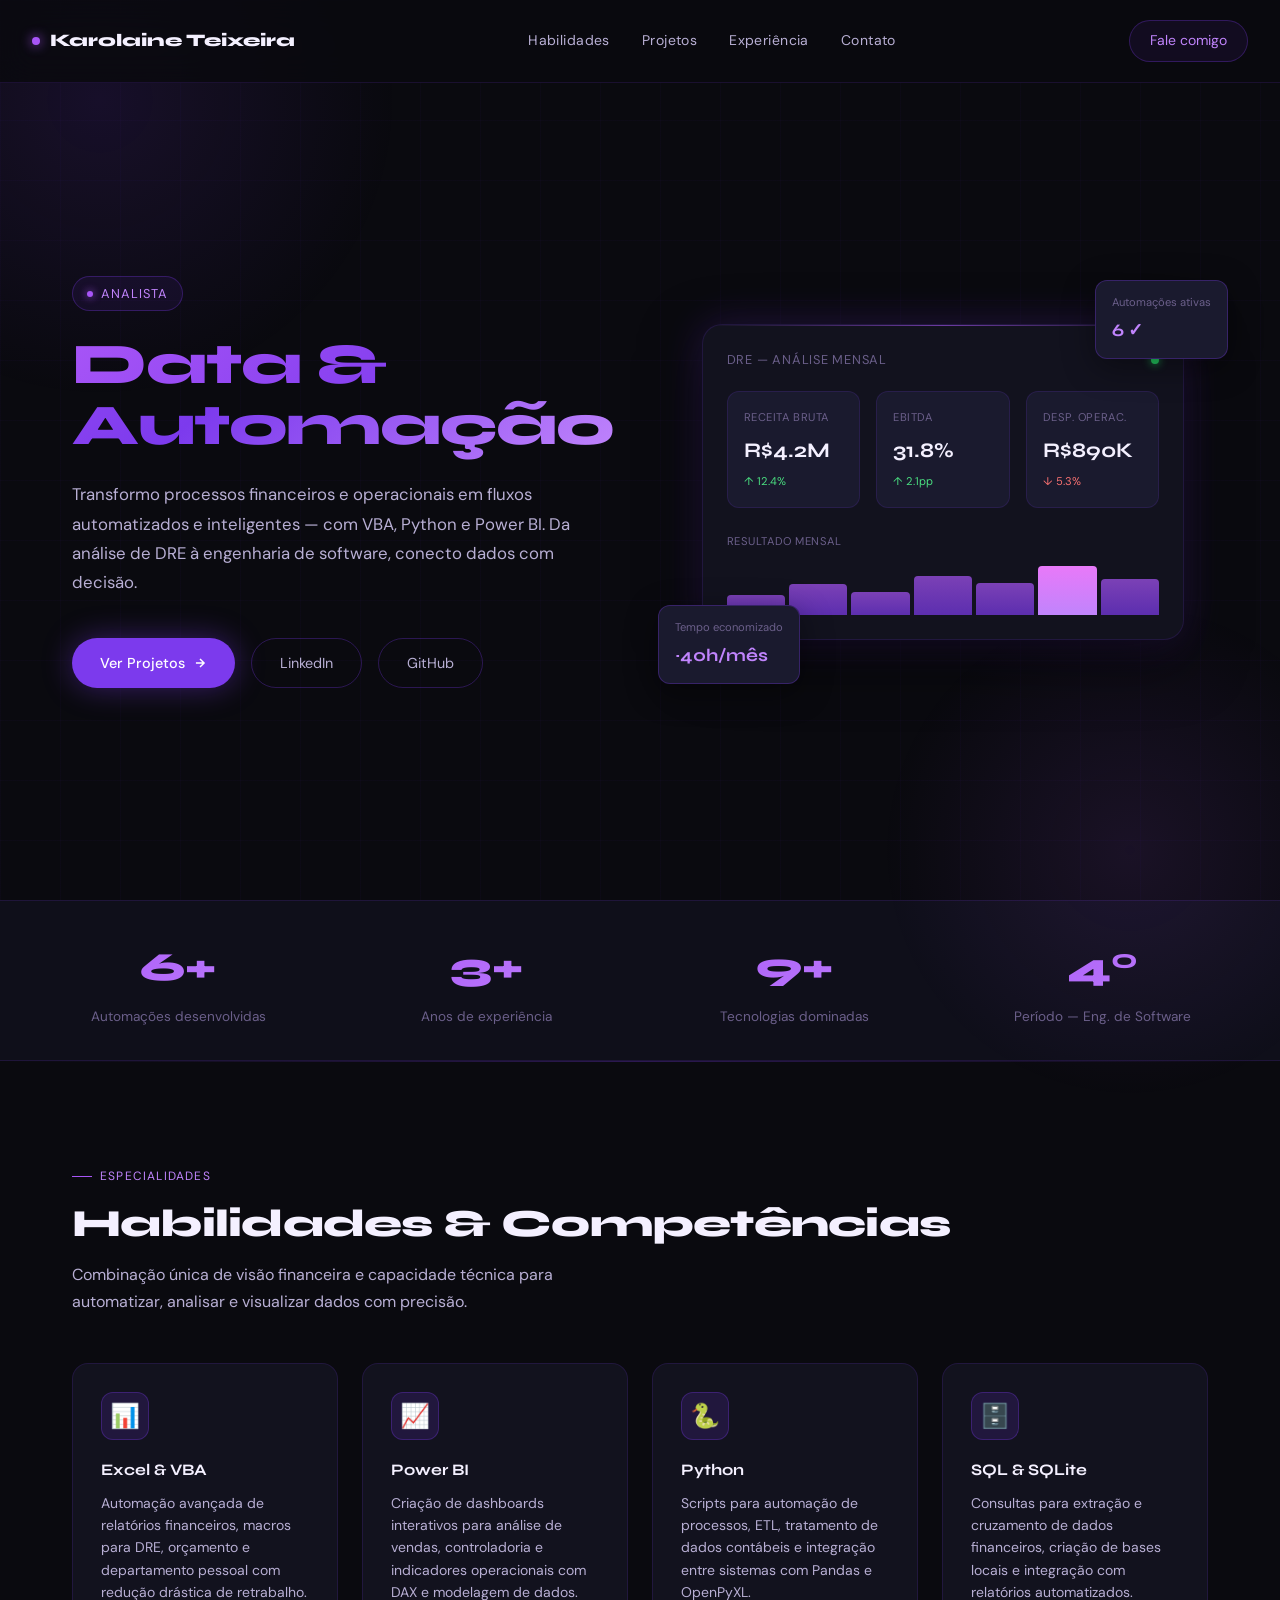
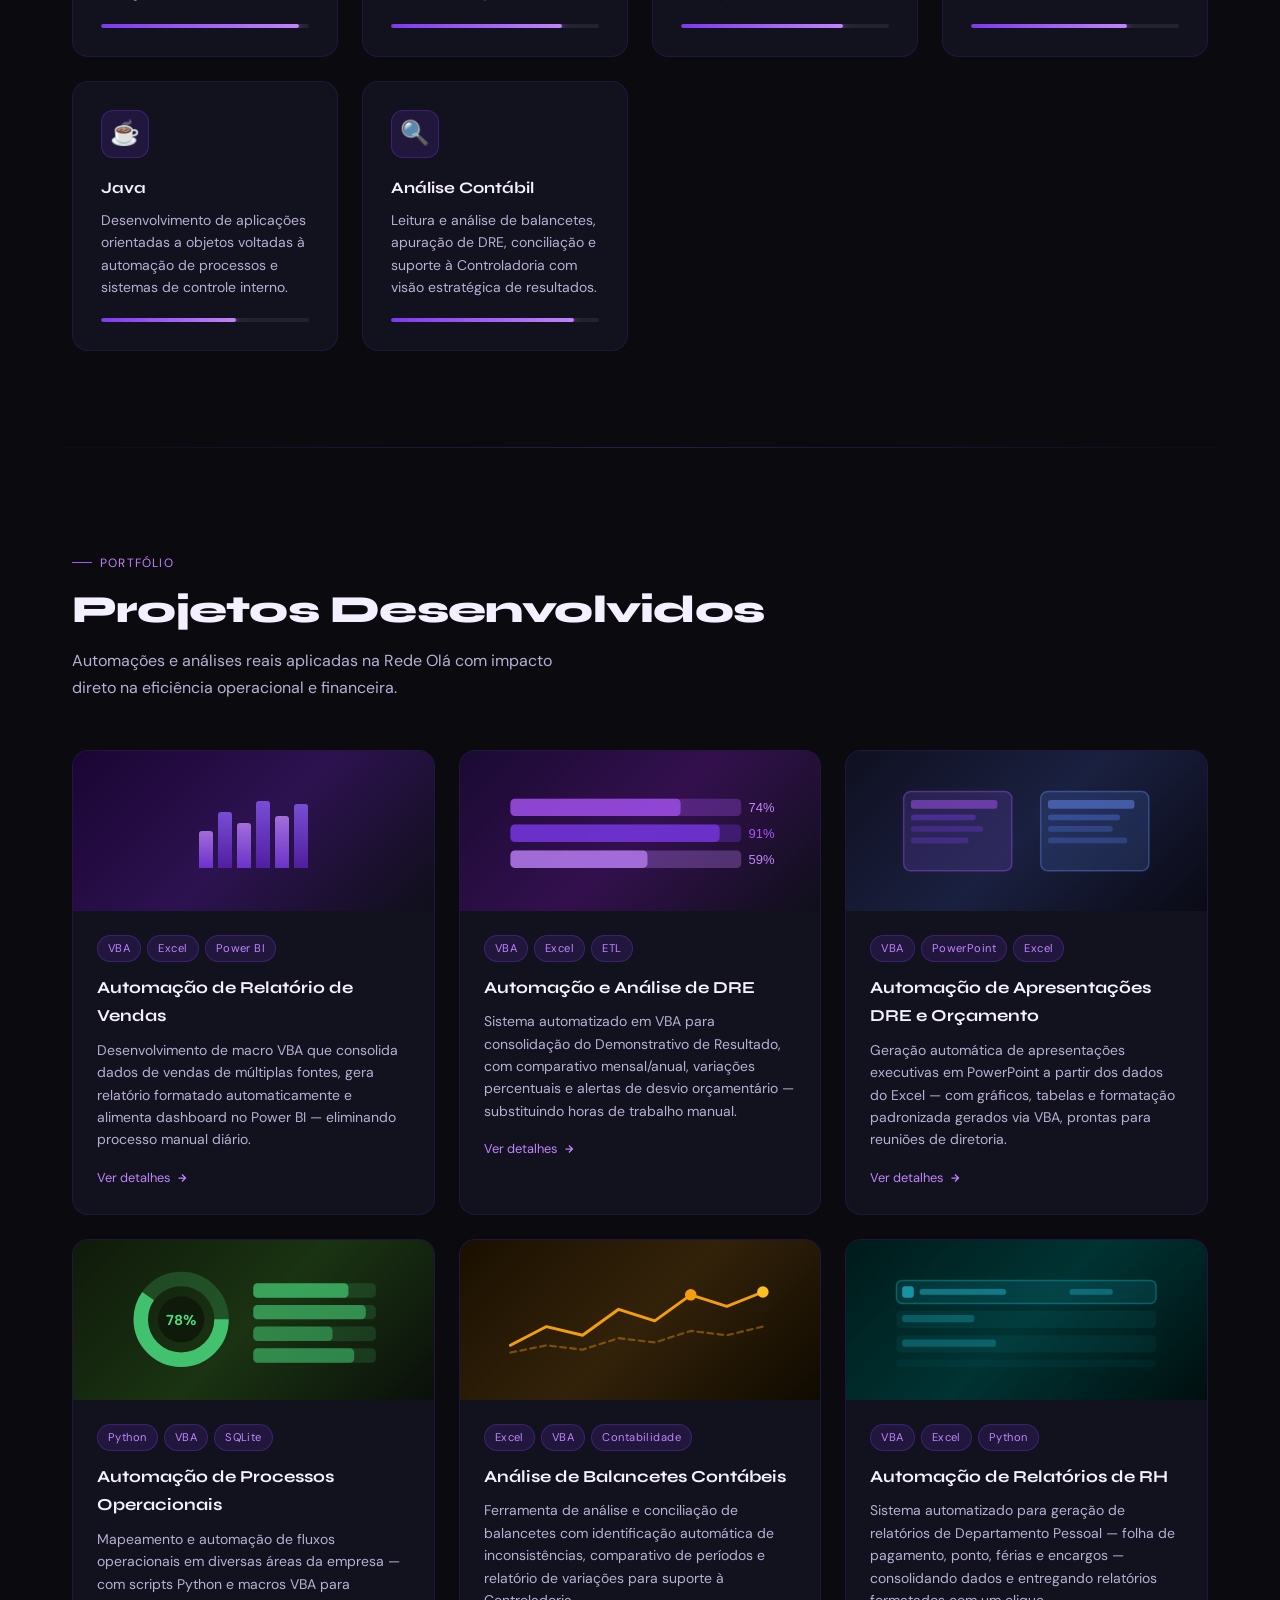
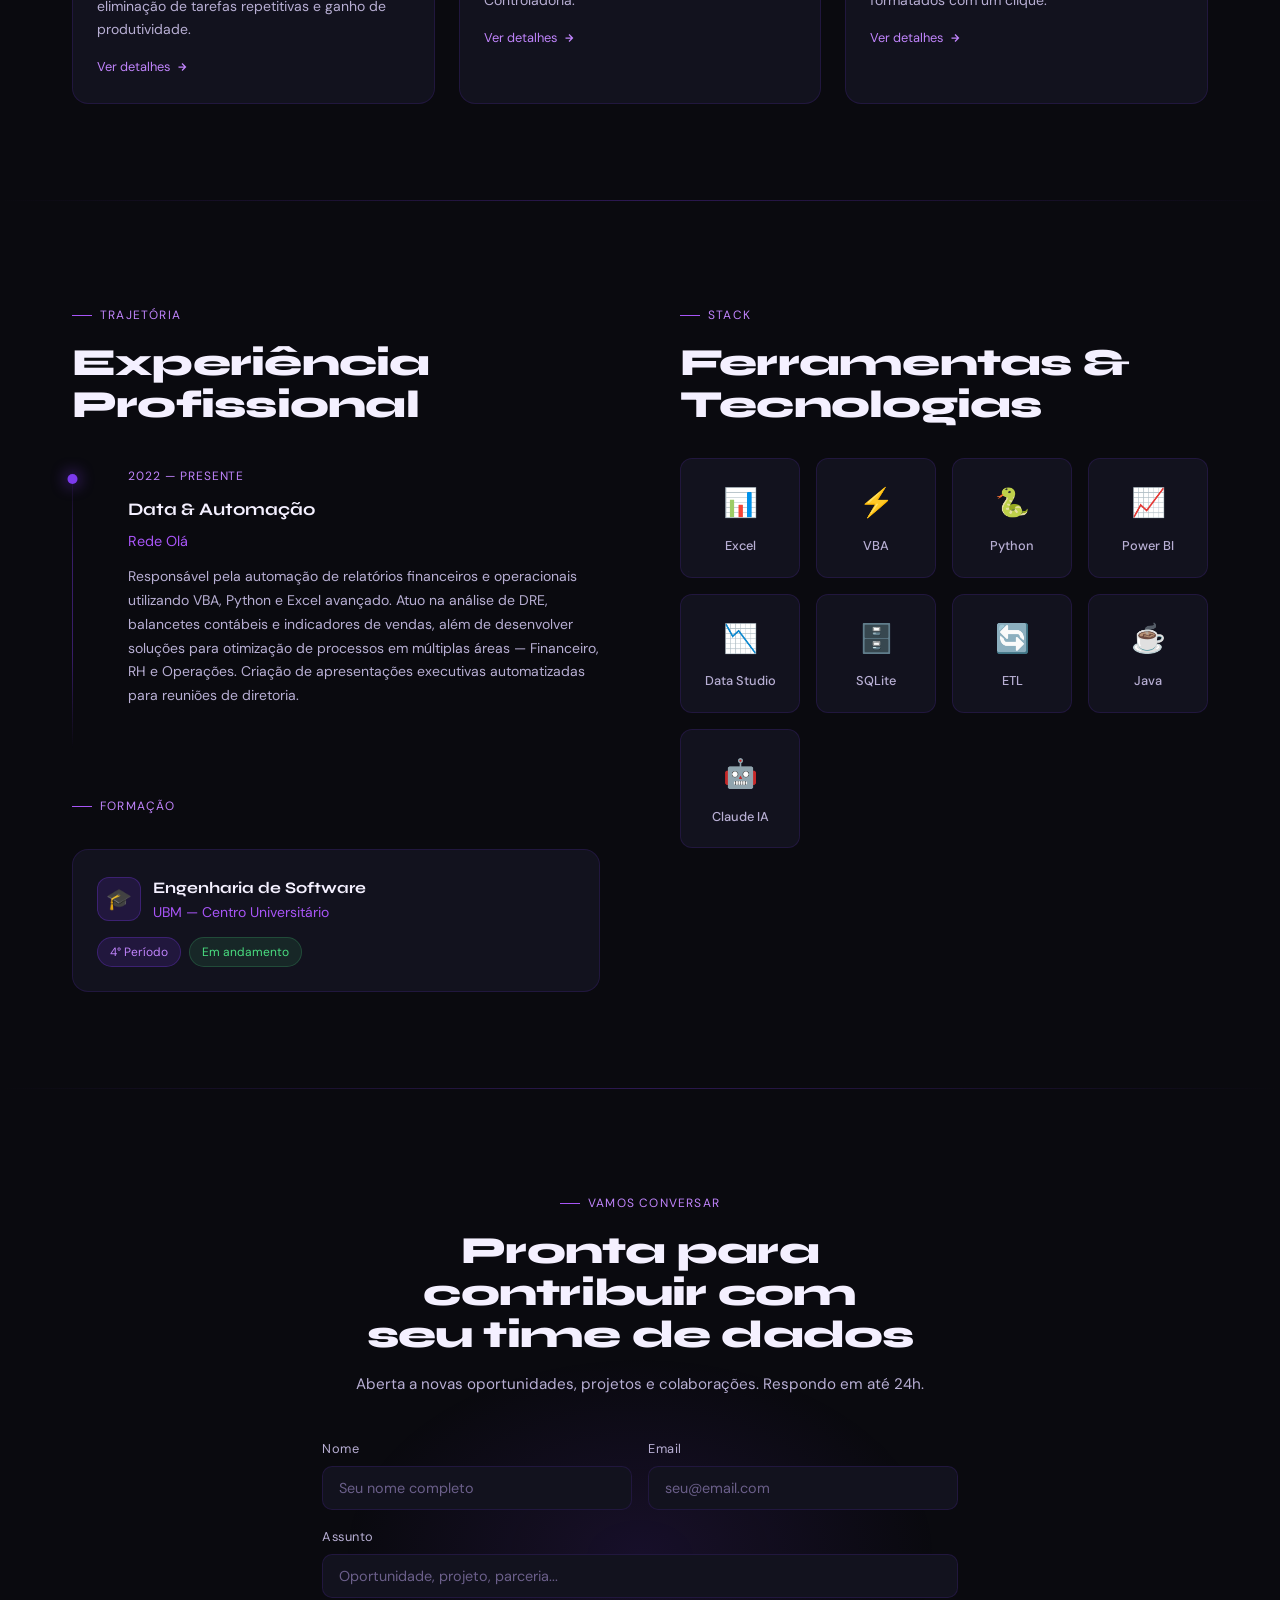
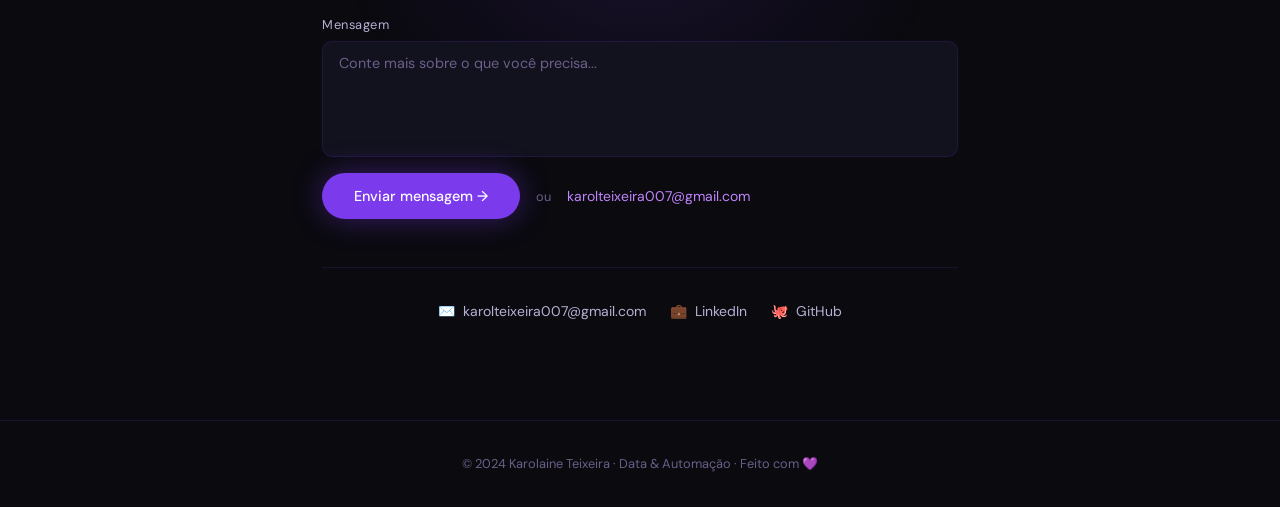
==== commit ada572fe: "Update index.html" ====
--- a/portfolio-completo/index.html
+++ b/portfolio-completo/index.html
@@ -5,7 +5,7 @@
 <meta name="viewport" content="width=device-width, initial-scale=1.0">
 <title>Karolaine Teixeira | Data & Automação</title>
 <link href="https://fonts.googleapis.com/css2?family=Syne:wght@400;500;600;700;800&family=DM+Sans:ital,wght@0,300;0,400;0,500;1,300&display=swap" rel="stylesheet">
-<link rel="stylesheet" href="./css/style.css">
+<link rel="stylesheet" href="css/style.css">
 </head>
 <body>
 
@@ -30,10 +30,9 @@
 <section id="hero">
   <div class="hero-inner">
     <div>
-      <div class="hero-badge">Disponível para novas oportunidades</div>
+      <div class="hero-badge">Analista</div>
       <h1 class="hero-title">
-        <span class="highlight">Data &amp; Automação</span><br>
-        &amp; Automação
+        <span class="highlight">Data &amp; Automação</span>
       </h1>
       <p class="hero-desc">
         Transformo processos financeiros e operacionais em fluxos automatizados e inteligentes — com VBA, Python e Power BI. Da análise de DRE à engenharia de software, conecto dados com decisão.
@@ -416,18 +415,14 @@
       <a href="https://github.com/K4rolTeixeira" target="_blank" style="display:flex;align-items:center;gap:8px;color:var(--text2);text-decoration:none;font-size:.875rem;transition:color .2s" onmouseover="this.style.color='var(--accent)'" onmouseout="this.style.color='var(--text2)'">
         <span>🐙</span> GitHub
       </a>
-
-      <a href="https://wa.me/5524999761860" target="_blank" style="display:flex;align-items:center;gap:8px;color:var(--text2);text-decoration:none;font-size:.875rem;transition:color .2s" onmouseover="this.style.color='var(--accent)'" onmouseout="this.style.color='var(--text2)'">
-        <span>📱</span> WhatsApp
-      </a>
     </div>
   </div>
 </section>
 
 <footer>
-  <p>© 2024 Karolaine Teixeira · Data & Automação &amp; Automação · Feito com 💜</p>
+  <p>© 2024 Karolaine Teixeira · Data & Automação · Feito com 💜</p>
 </footer>
 
-<script src="./js/script.js"></script>
+<script src="js/script.js"></script>
 </body>
 </html>
